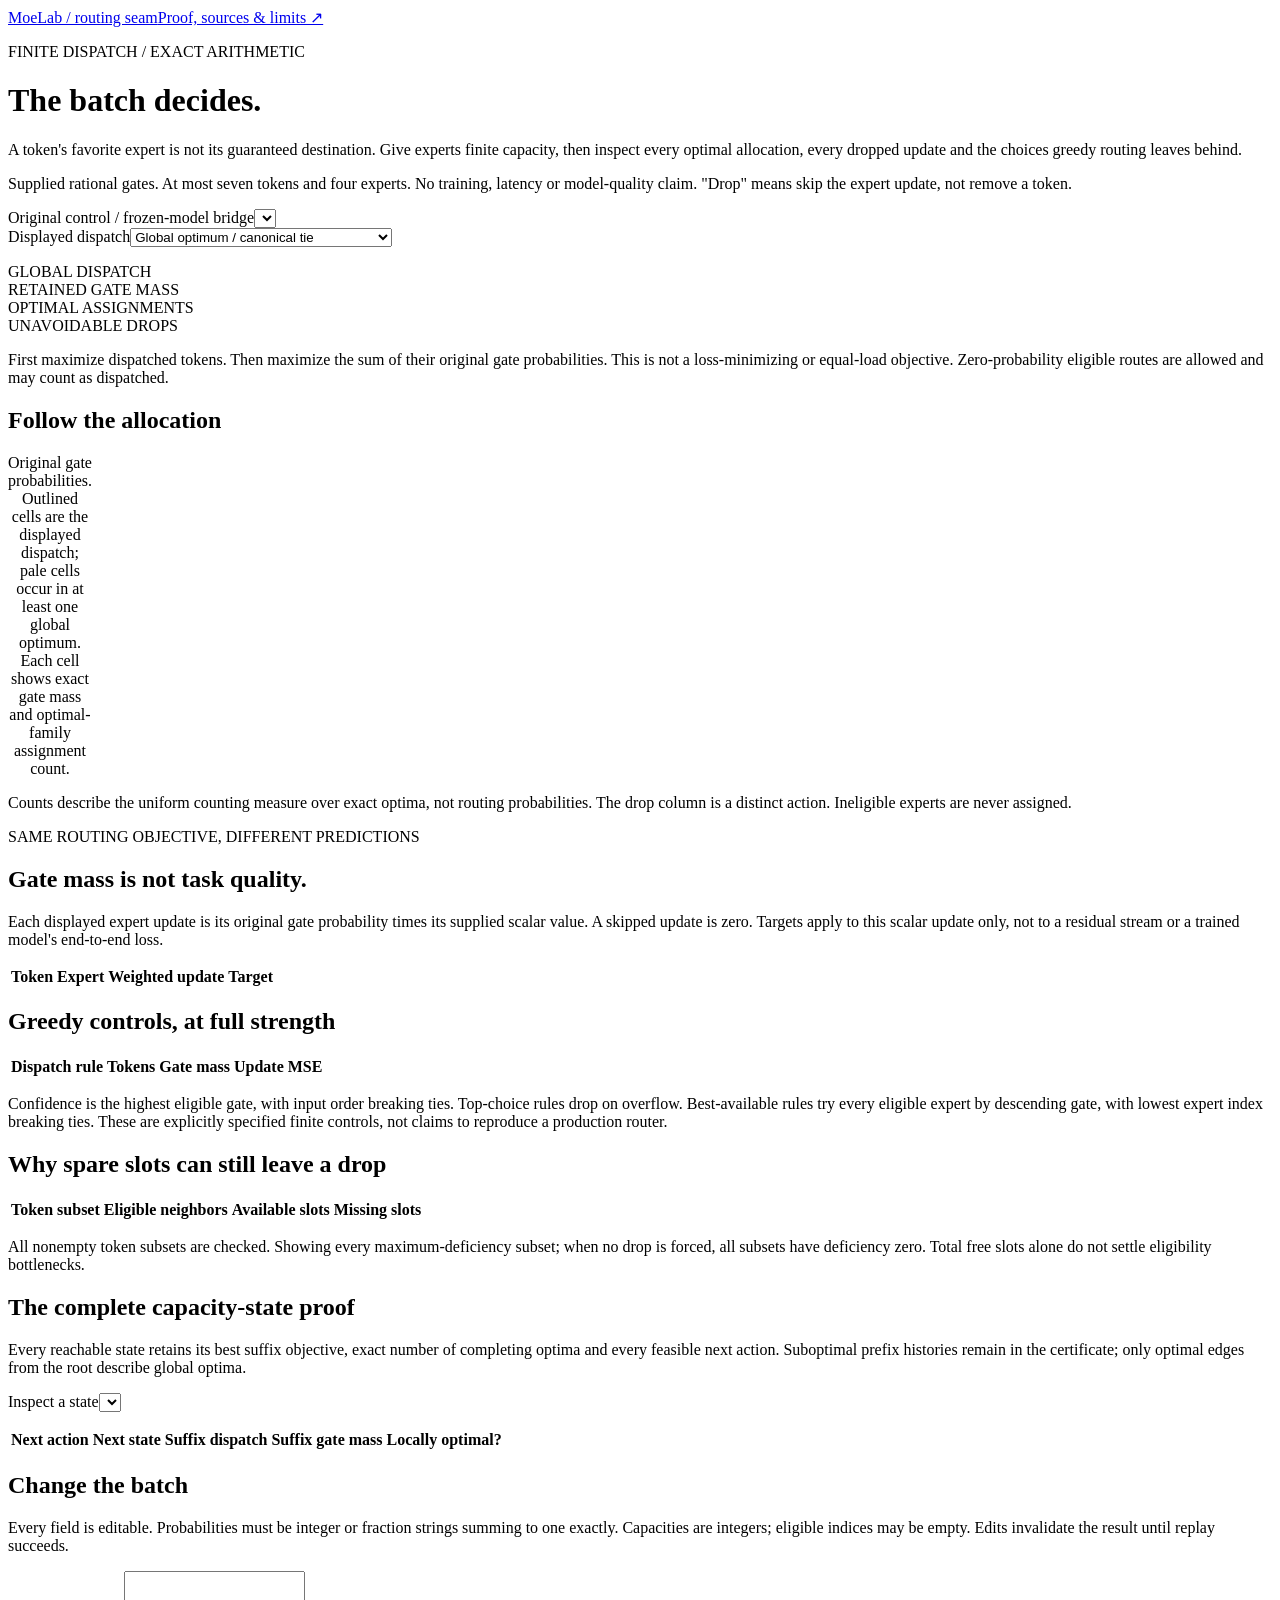
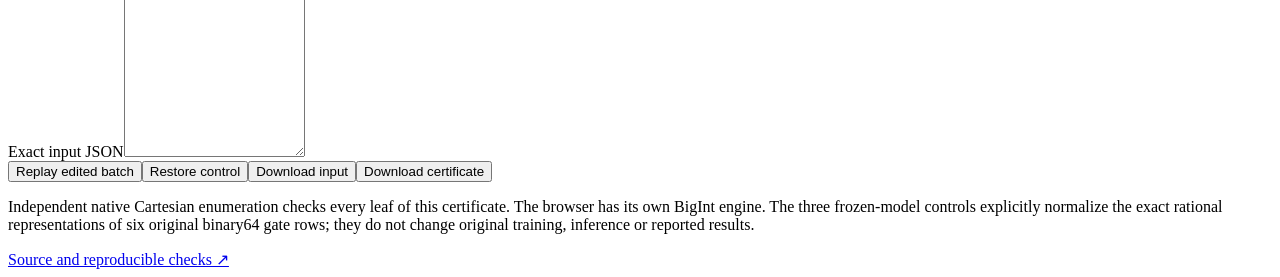
==== docs/capacity.html @ 3510aa9f "MoeLab: add exact capacity-dispatch evidence in docs/capacity.html Exact finite capacity dispatch, w" ====
<!doctype html>
<html lang="en"><head><meta charset="utf-8"><meta name="viewport" content="width=device-width,initial-scale=1"><title>MoeLab | The batch decides</title><link rel="stylesheet" href="capacity.css"><script defer src="capacity-engine.js"></script><script defer src="capacity-data.js"></script><script defer src="capacity-app.js"></script></head>
<body><main>
<nav><a href="index.html">MoeLab / routing seam</a><a href="https://github.com/midya8/moelab/blob/main/CAPACITY.md">Proof, sources & limits ↗</a></nav>
<header><p class="eyebrow">FINITE DISPATCH / EXACT ARITHMETIC</p><h1>The batch decides.</h1><p class="lede">A token's favorite expert is not its guaranteed destination. Give experts finite capacity, then inspect every optimal allocation, every dropped update and the choices greedy routing leaves behind.</p><p class="scope">Supplied rational gates. At most seven tokens and four experts. No training, latency or model-quality claim. "Drop" means skip the expert update, not remove a token.</p></header>
<noscript><p>This inspector needs JavaScript for exact BigInt arithmetic. The <a href="https://github.com/midya8/moelab/blob/main/CAPACITY.md">native evidence and CLI</a> work offline without this page.</p></noscript>
<section class="controls"><div><label for="fixture">Original control / frozen-model bridge</label><select id="fixture"></select></div><div><label for="strategy">Displayed dispatch</label><select id="strategy"><option value="canonical">Global optimum / canonical tie</option><option value="minimum_witness">Global optimum / least update error</option><option value="maximum_witness">Global optimum / most update error</option><option value="ordered_top_choice">Input-order top choice / no reroute</option><option value="confidence_top_choice">Confidence-order top choice / no reroute</option><option value="ordered_best_available">Input-order best available</option><option value="confidence_best_available">Confidence-order best available</option></select></div></section>
<p id="description" class="note"></p><div id="capacities" class="capacity-controls"></div>
<div id="status" role="status" aria-live="polite"></div>
<section id="results">
<div class="metrics"><div><span>GLOBAL DISPATCH</span><strong id="dispatched"></strong></div><div><span>RETAINED GATE MASS</span><strong id="mass"></strong></div><div><span>OPTIMAL ASSIGNMENTS</span><strong id="count"></strong></div><div><span>UNAVOIDABLE DROPS</span><strong id="drops"></strong></div></div>
<p class="objective">First maximize dispatched tokens. Then maximize the sum of their original gate probabilities. This is not a loss-minimizing or equal-load objective. Zero-probability eligible routes are allowed and may count as dispatched.</p>
<section><div class="section-head"><h2>Follow the allocation</h2><span id="selected-name"></span></div><p id="selected-stats"></p><div id="loads" class="loads"></div><div class="scroll"><table id="allocation"><caption>Original gate probabilities. Outlined cells are the displayed dispatch; pale cells occur in at least one global optimum. Each cell shows exact gate mass and optimal-family assignment count.</caption><thead></thead><tbody></tbody></table></div><p class="note">Counts describe the uniform counting measure over exact optima, not routing probabilities. The drop column is a distinct action. Ineligible experts are never assigned.</p></section>
<section class="quality"><p class="eyebrow">SAME ROUTING OBJECTIVE, DIFFERENT PREDICTIONS</p><h2>Gate mass is not task quality.</h2><p>Each displayed expert update is its original gate probability times its supplied scalar value. A skipped update is zero. Targets apply to this scalar update only, not to a residual stream or a trained model's end-to-end loss.</p><p id="error-range"></p><div class="scroll"><table id="predictions"><thead><tr><th>Token</th><th>Expert</th><th>Weighted update</th><th>Target</th></tr></thead><tbody></tbody></table></div></section>
<section><h2>Greedy controls, at full strength</h2><div class="scroll"><table id="baselines"><thead><tr><th>Dispatch rule</th><th>Tokens</th><th>Gate mass</th><th>Update MSE</th></tr></thead><tbody></tbody></table></div><p class="note">Confidence is the highest eligible gate, with input order breaking ties. Top-choice rules drop on overflow. Best-available rules try every eligible expert by descending gate, with lowest expert index breaking ties. These are explicitly specified finite controls, not claims to reproduce a production router.</p></section>
<section><h2>Why spare slots can still leave a drop</h2><p id="hall-explain"></p><div class="scroll"><table id="hall"><thead><tr><th>Token subset</th><th>Eligible neighbors</th><th>Available slots</th><th>Missing slots</th></tr></thead><tbody></tbody></table></div><p class="note">All nonempty token subsets are checked. Showing every maximum-deficiency subset; when no drop is forced, all subsets have deficiency zero. Total free slots alone do not settle eligibility bottlenecks.</p></section>
<section><h2>The complete capacity-state proof</h2><p>Every reachable state retains its best suffix objective, exact number of completing optima and every feasible next action. Suboptimal prefix histories remain in the certificate; only optimal edges from the root describe global optima.</p><label for="state">Inspect a state</label><select id="state"></select><p id="state-detail"></p><div class="scroll"><table id="edges"><thead><tr><th>Next action</th><th>Next state</th><th>Suffix dispatch</th><th>Suffix gate mass</th><th>Locally optimal?</th></tr></thead><tbody></tbody></table></div></section>
</section>
<section class="editor"><h2>Change the batch</h2><p>Every field is editable. Probabilities must be integer or fraction strings summing to one exactly. Capacities are integers; eligible indices may be empty. Edits invalidate the result until replay succeeds.</p><label for="input">Exact input JSON</label><textarea id="input" rows="12" spellcheck="false"></textarea><div class="buttons"><button id="apply">Replay edited batch</button><button id="restore" class="secondary">Restore control</button><button id="download-input" class="secondary">Download input</button><button id="download-report" class="secondary">Download certificate</button></div></section>
<footer><p>Independent native Cartesian enumeration checks every leaf of this certificate. The browser has its own BigInt engine. The three frozen-model controls explicitly normalize the exact rational representations of six original binary64 gate rows; they do not change original training, inference or reported results.</p><a href="https://github.com/midya8/moelab">Source and reproducible checks ↗</a></footer>
</main></body></html>
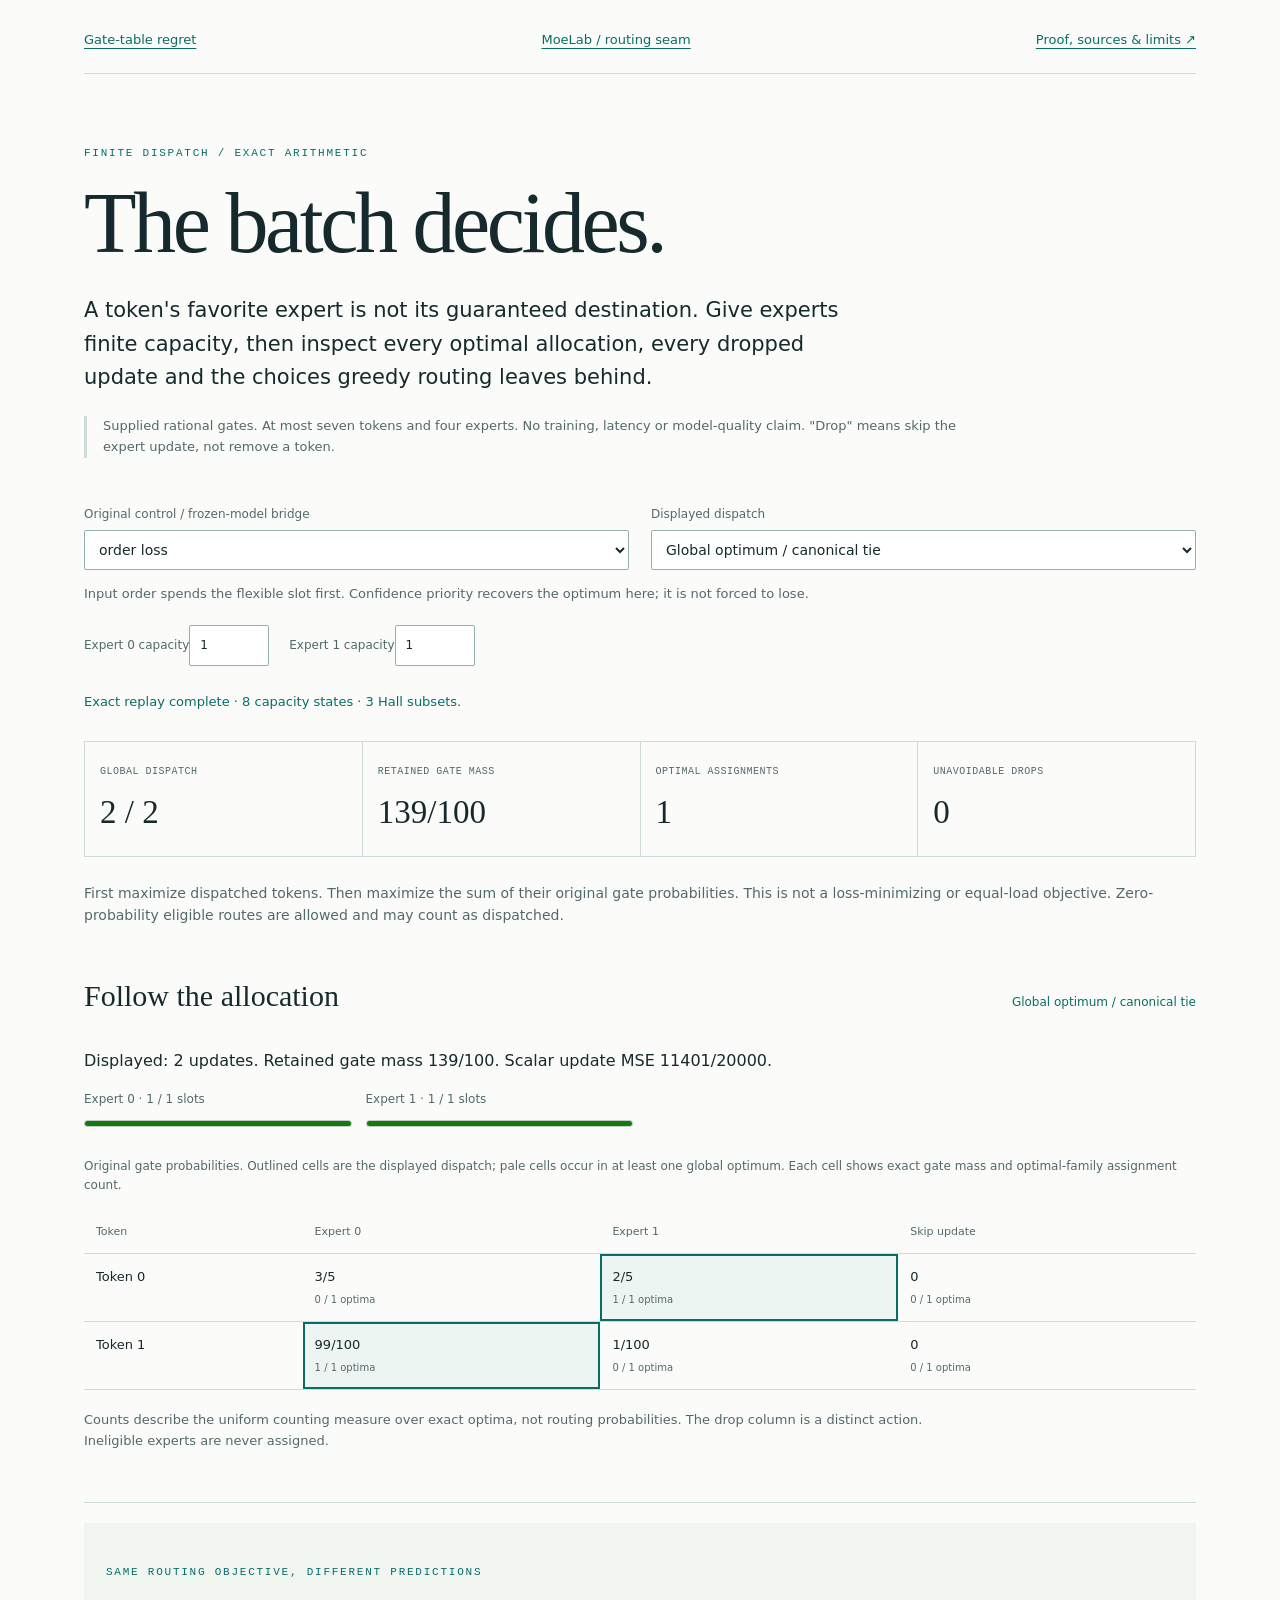
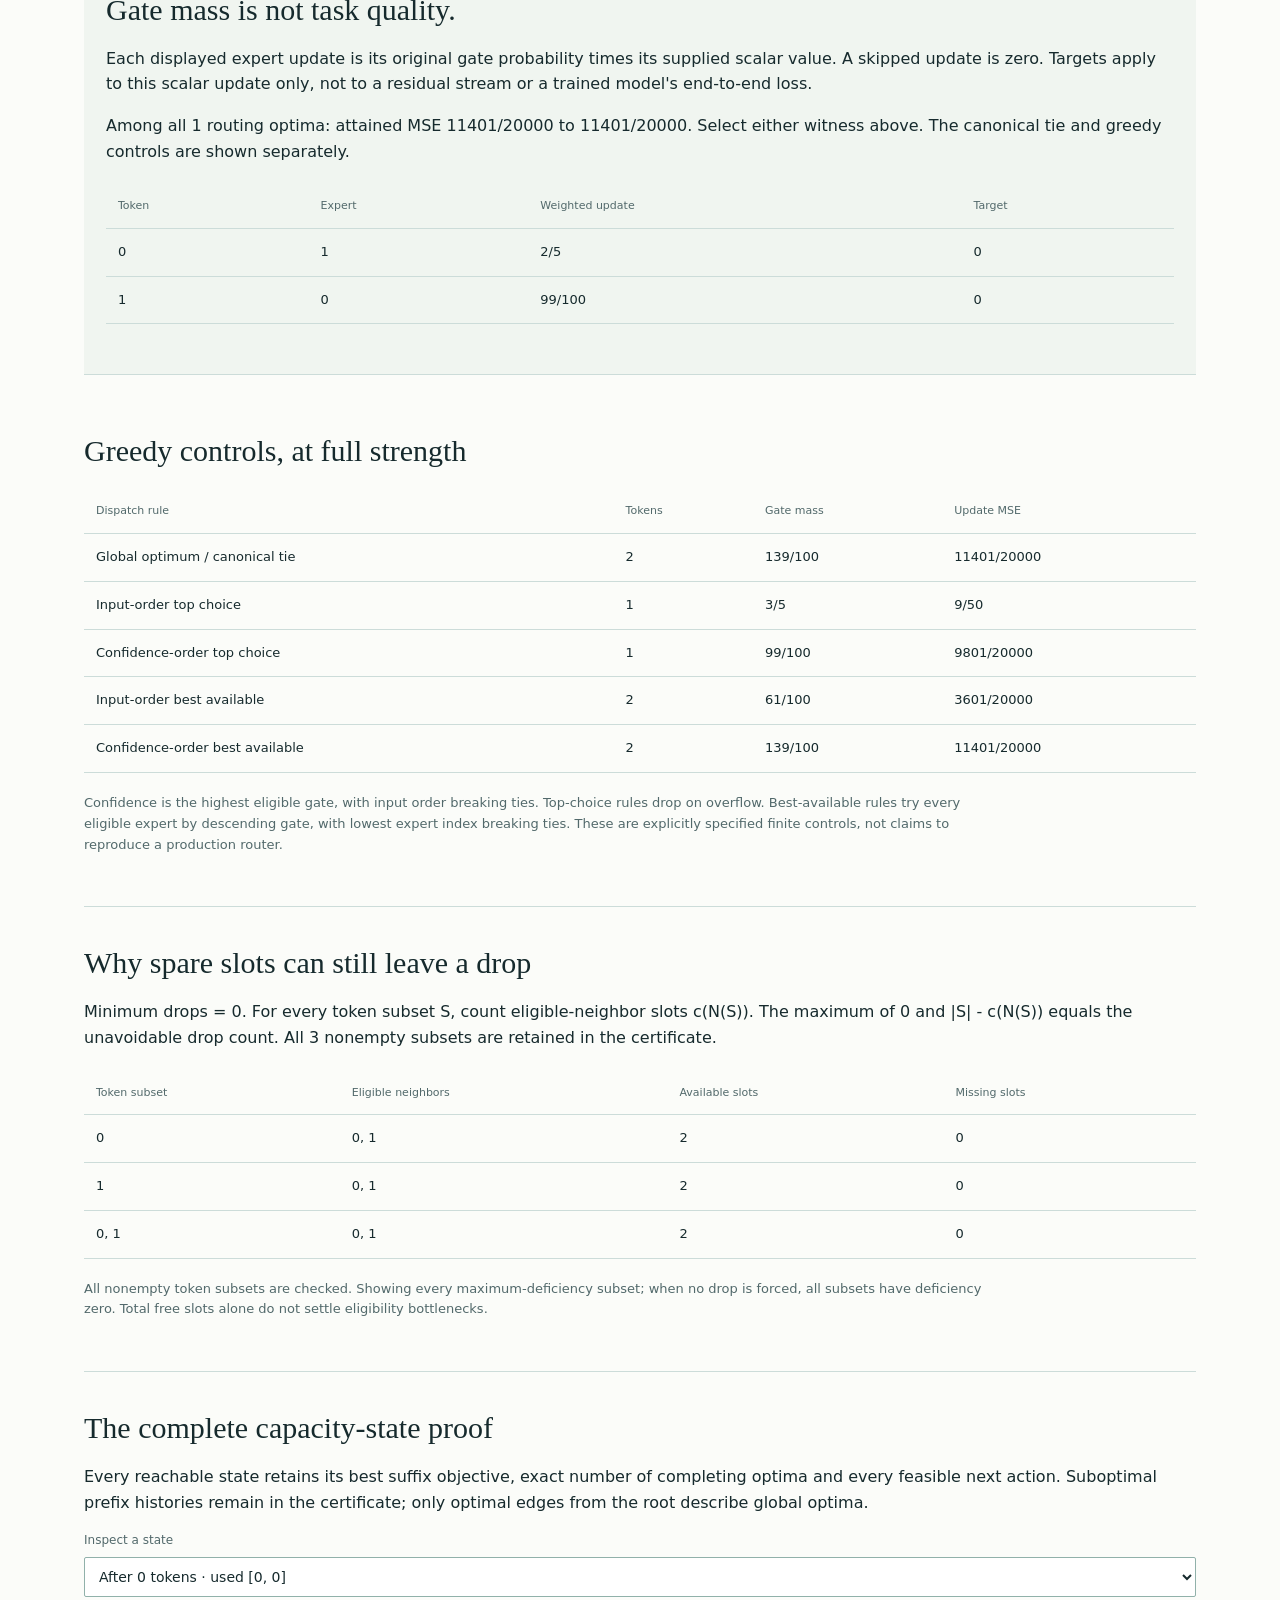
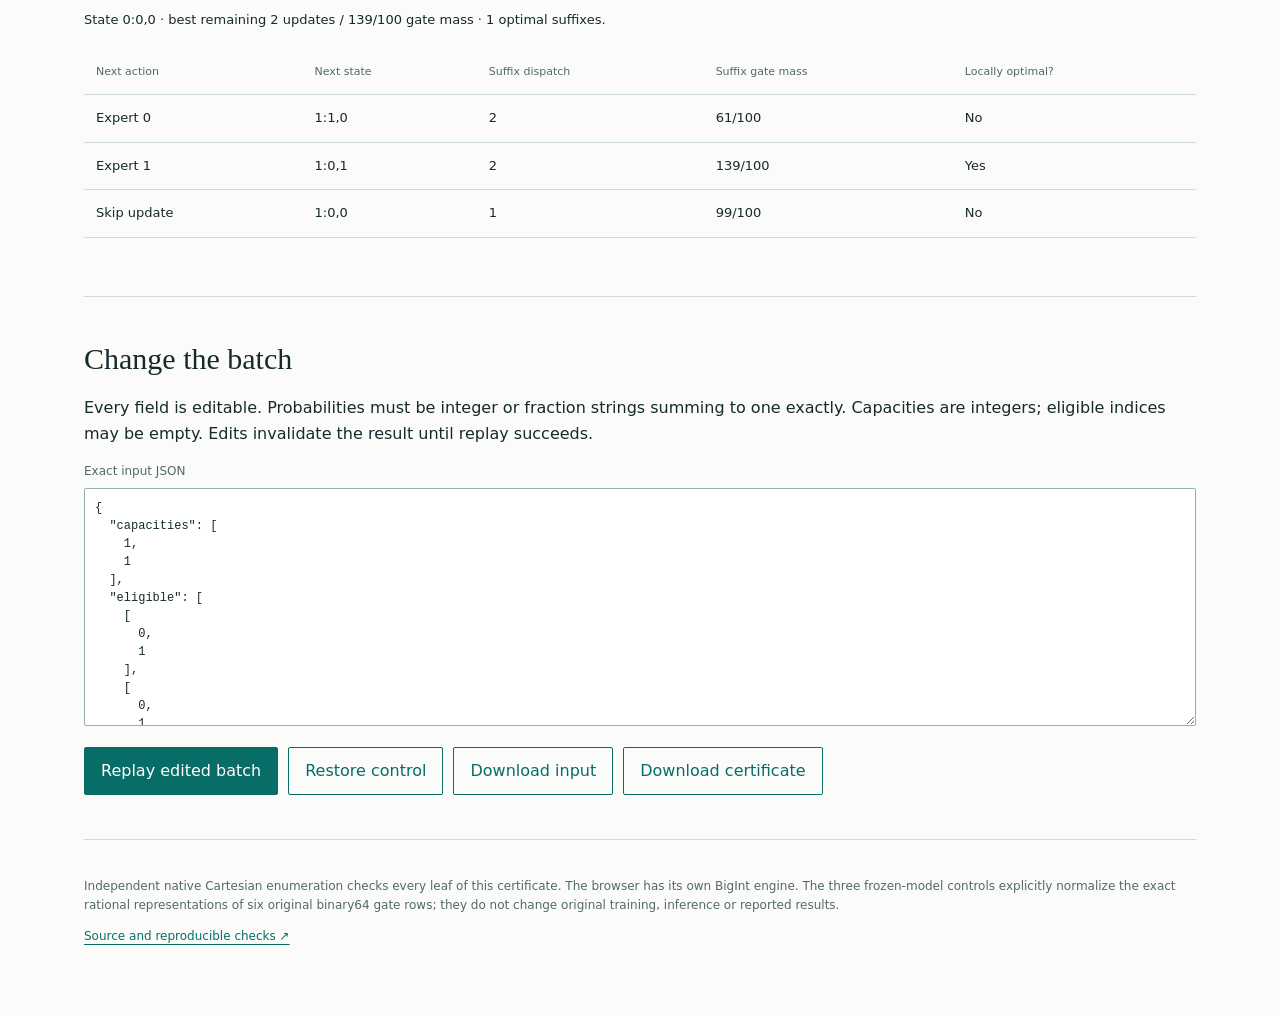
==== commit 4a156d6c: "MoeLab: add gate regret in docs/capacity.html Evaluate worst retained-mass regret for a fixed nomina" ====
--- a/docs/capacity.html
+++ b/docs/capacity.html
@@ -1,7 +1,7 @@
 <!doctype html>
 <html lang="en"><head><meta charset="utf-8"><meta name="viewport" content="width=device-width,initial-scale=1"><title>MoeLab | The batch decides</title><link rel="stylesheet" href="capacity.css"><script defer src="capacity-engine.js"></script><script defer src="capacity-data.js"></script><script defer src="capacity-app.js"></script></head>
 <body><main>
-<nav><a href="index.html">MoeLab / routing seam</a><a href="https://github.com/midya8/moelab/blob/main/CAPACITY.md">Proof, sources & limits ↗</a></nav>
+<nav><a href="gate.html">Gate-table regret</a><a href="index.html">MoeLab / routing seam</a><a href="https://github.com/midya8/moelab/blob/main/CAPACITY.md">Proof, sources & limits ↗</a></nav>
 <header><p class="eyebrow">FINITE DISPATCH / EXACT ARITHMETIC</p><h1>The batch decides.</h1><p class="lede">A token's favorite expert is not its guaranteed destination. Give experts finite capacity, then inspect every optimal allocation, every dropped update and the choices greedy routing leaves behind.</p><p class="scope">Supplied rational gates. At most seven tokens and four experts. No training, latency or model-quality claim. "Drop" means skip the expert update, not remove a token.</p></header>
 <noscript><p>This inspector needs JavaScript for exact BigInt arithmetic. The <a href="https://github.com/midya8/moelab/blob/main/CAPACITY.md">native evidence and CLI</a> work offline without this page.</p></noscript>
 <section class="controls"><div><label for="fixture">Original control / frozen-model bridge</label><select id="fixture"></select></div><div><label for="strategy">Displayed dispatch</label><select id="strategy"><option value="canonical">Global optimum / canonical tie</option><option value="minimum_witness">Global optimum / least update error</option><option value="maximum_witness">Global optimum / most update error</option><option value="ordered_top_choice">Input-order top choice / no reroute</option><option value="confidence_top_choice">Confidence-order top choice / no reroute</option><option value="ordered_best_available">Input-order best available</option><option value="confidence_best_available">Confidence-order best available</option></select></div></section>
--- a/docs/capacity.css
+++ b/docs/capacity.css
@@ -0,0 +1,3 @@
+:root{color-scheme:light;--ink:#162a2d;--muted:#52696b;--accent:#086c67;--line:#ccdcd9;--pale:#edf5f2;--paper:#fbfcf9;--alert:#9b3e26}*{box-sizing:border-box}body{margin:0;background:var(--paper);color:var(--ink);font:16px/1.6 system-ui,sans-serif}main{max-width:1180px;margin:auto;padding:30px 34px}a{color:var(--accent);text-underline-offset:4px}nav{display:flex;justify-content:space-between;gap:20px;font-size:13px;padding-bottom:22px;border-bottom:1px solid var(--line)}header{padding:60px 0 34px;max-width:920px}.eyebrow{font:11px/1.5 ui-monospace,monospace;letter-spacing:.16em;color:var(--accent)}h1{font:clamp(48px,7vw,86px)/1.08 Georgia,serif;letter-spacing:-.04em;margin:16px 0 24px;font-weight:normal}h2{font:normal 30px/1.2 Georgia,serif;margin:0 0 18px}.lede{max-width:780px;font-size:21px;line-height:1.6}.scope,.note{color:var(--muted);font-size:13px;max-width:900px}.scope{border-left:3px solid var(--line);padding-left:16px}.controls{display:grid;grid-template-columns:1fr 1fr;gap:22px;margin:0 0 14px}label{display:block;font-size:12px;color:var(--muted);margin:0 0 6px}select,textarea,input,button{font:inherit}select,input,textarea{max-width:100%;color:var(--ink);background:white;border:1px solid #91b1aa;border-radius:2px;padding:10px}select{width:100%;font-size:14px}button{border:1px solid var(--accent);border-radius:2px;padding:10px 16px;background:var(--accent);color:white;cursor:pointer}.secondary{background:transparent;color:var(--accent)}button:disabled{opacity:.4;cursor:not-allowed}button:focus-visible,select:focus-visible,input:focus-visible,textarea:focus-visible{outline:3px solid #d27f26;outline-offset:3px}.capacity-controls{display:flex;gap:20px;flex-wrap:wrap;margin:20px 0}.capacity-controls input{width:80px}.metrics{display:grid;grid-template-columns:repeat(4,1fr);gap:1px;background:var(--line);border:1px solid var(--line);margin:25px 0}.metrics>div{background:var(--paper);padding:22px 15px;min-width:0}.metrics span{font:10px/1.5 ui-monospace,monospace;letter-spacing:.05em;display:block;color:var(--muted)}.metrics strong{display:block;font:normal 33px/1.3 Georgia,serif;margin-top:12px;overflow-wrap:anywhere}.objective{font-size:14px;color:var(--muted)}#results>section{padding:38px 0;border-bottom:1px solid var(--line)}.section-head{display:flex;justify-content:space-between;gap:20px;align-items:baseline}.section-head span{font-size:12px;color:var(--accent)}.scroll{overflow:auto;max-width:100%;margin:20px 0}table{width:100%;border-collapse:collapse;font-size:13px}caption{text-align:left;color:var(--muted);font-size:12px;padding:0 0 14px}th,td{padding:13px 12px;text-align:left;border-bottom:1px solid var(--line);vertical-align:top}th{font-weight:500;color:var(--muted);font-size:11px}td small{display:block;color:var(--muted);font-size:10px;margin-top:4px}td.support{background:var(--pale)}td.chosen{box-shadow:inset 0 0 0 2px var(--accent)}td.ineligible{color:#879a98;background:#f0f1ee}td{overflow-wrap:anywhere}#allocation td{min-width:100px}#allocation th:first-child,#allocation td:first-child{min-width:65px}.quality{background:#f0f5f0;padding:30px 22px!important;margin:20px 0}.loads{display:grid;grid-template-columns:repeat(4,1fr);gap:14px}.load{font-size:12px;color:var(--muted)}.load meter{width:100%;height:14px;display:block;margin:7px 0;accent-color:var(--accent)}#status{font-size:13px;min-height:24px;color:var(--accent)}#status.error{color:var(--alert)}#results[hidden]{display:none}.editor{margin:44px 0}textarea{width:100%;resize:vertical;font:12px/1.5 ui-monospace,monospace}.buttons{display:flex;flex-wrap:wrap;gap:10px;margin:14px 0}footer{border-top:1px solid var(--line);padding:25px 0 40px;color:var(--muted);font-size:12px}.exact{cursor:help}#state-detail{font-size:13px}.dirty{opacity:.45;pointer-events:none}@media(max-width:650px){main{padding:20px 18px}nav{font-size:11px;align-items:start}header{padding-top:36px}.lede{font-size:18px}.controls{grid-template-columns:1fr;gap:14px}.metrics{grid-template-columns:1fr 1fr}.metrics>div{padding:16px 12px}.metrics strong{font-size:27px}.loads{grid-template-columns:1fr 1fr}.section-head{display:block}h2{font-size:27px}.quality{padding:24px 12px!important}.buttons button{flex:1 1 140px}.capacity-controls{gap:12px}#results>section{padding:30px 0}}
+
+.exact{white-space:nowrap}.metrics strong.approx{font-size:25px}@media(max-width:650px){.metrics strong.approx{font-size:22px}}
